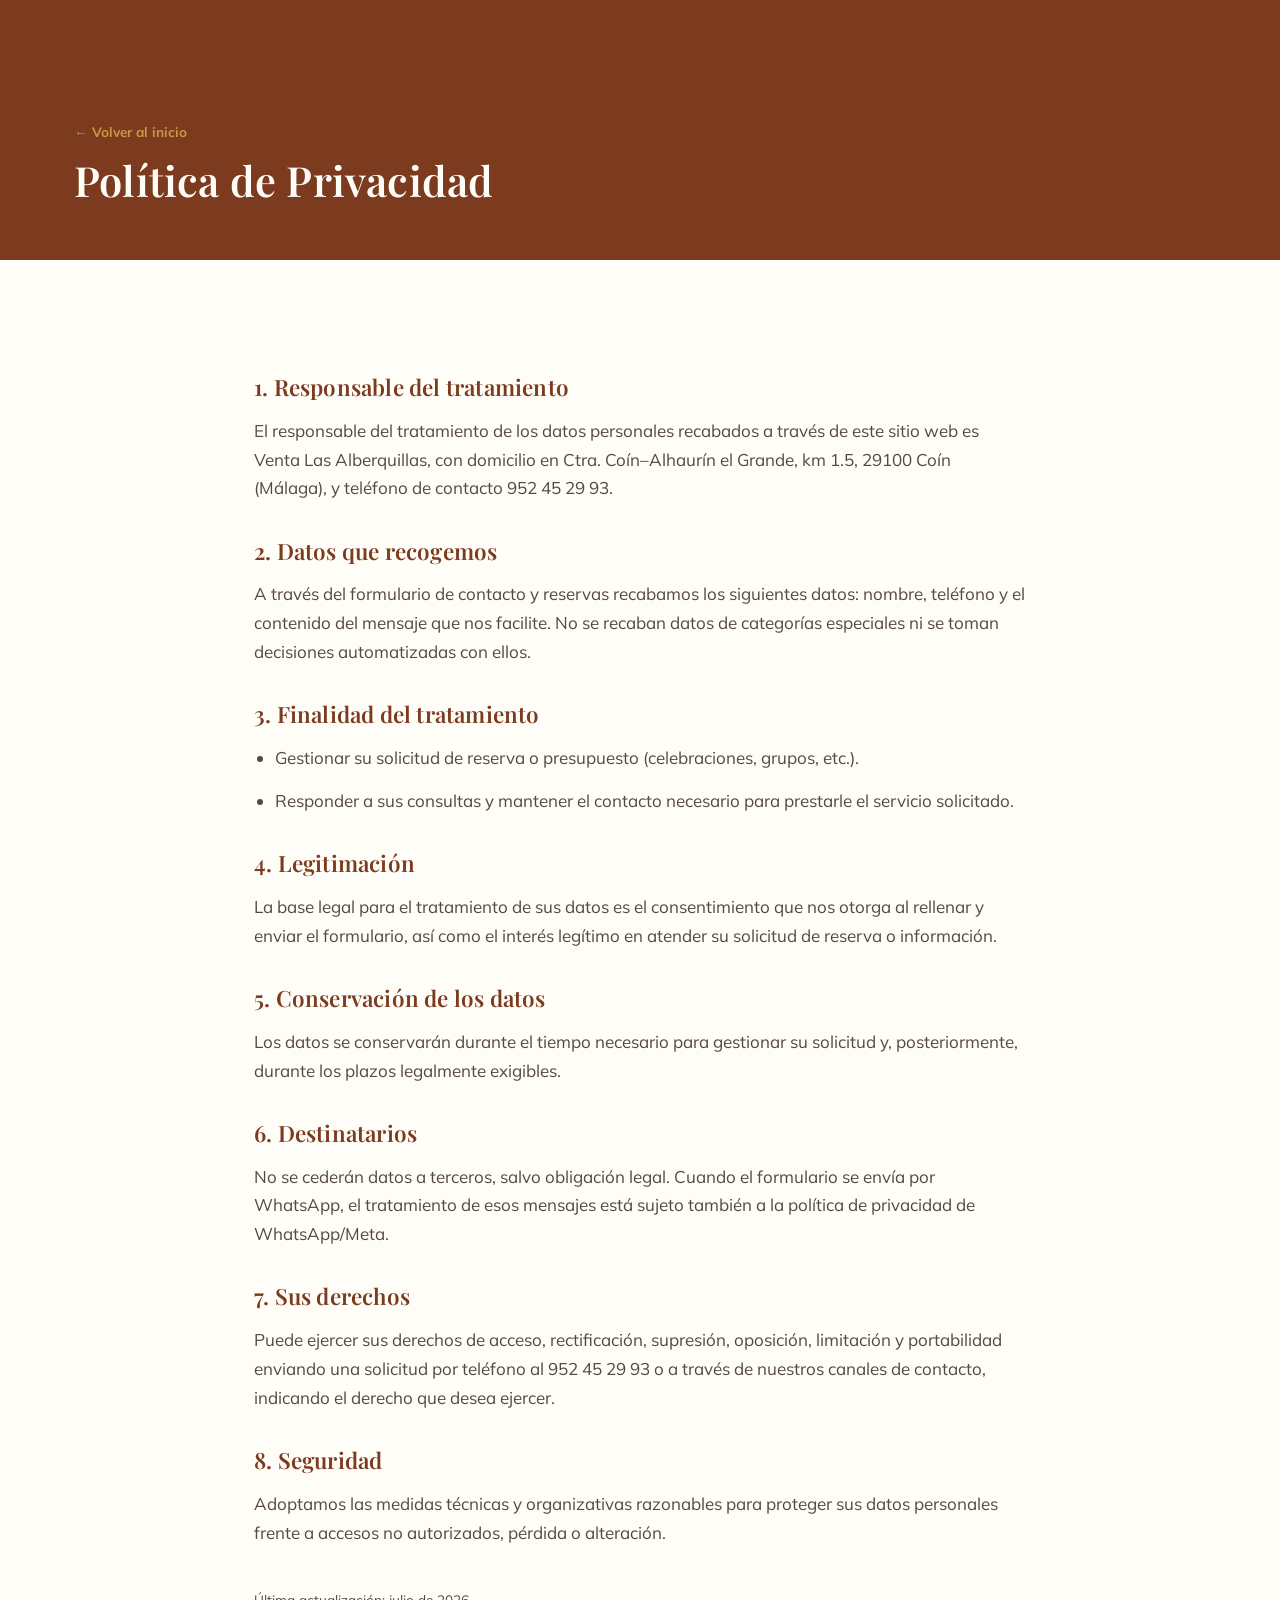
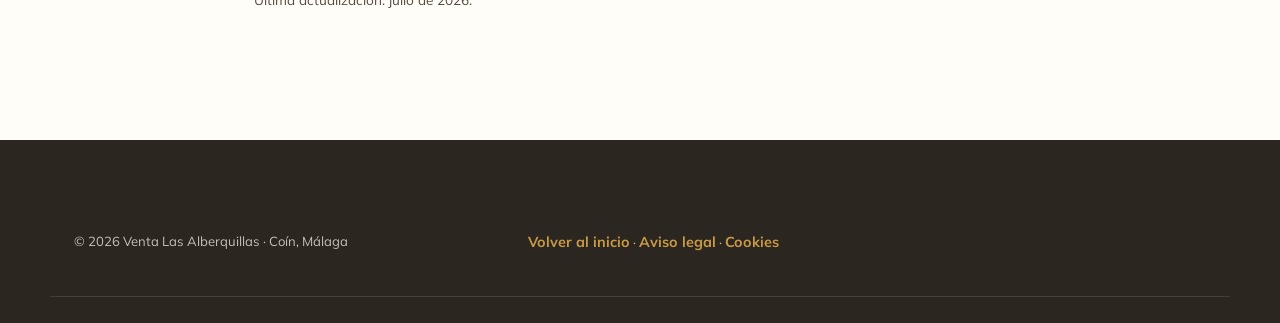
==== legal/privacidad.html @ 2703fd82 "Primera versión: web one-page de Venta Las Alberquillas Restaurante y celebraciones en Coín (Málaga)" ====
<!DOCTYPE html>
<html lang="es">
<head>
<meta charset="UTF-8">
<meta name="viewport" content="width=device-width, initial-scale=1.0">
<title>Política de Privacidad — Venta Las Alberquillas</title>
<meta name="robots" content="noindex, follow">
<link rel="icon" type="image/x-icon" href="../img/favicon.ico">
<link rel="preconnect" href="https://fonts.googleapis.com">
<link href="https://fonts.googleapis.com/css2?family=Playfair+Display:wght@600;700;800&family=Mulish:ital,wght@0,400;0,600;0,700;0,800;1,500&display=swap" rel="stylesheet">
<link rel="stylesheet" href="../css/style.css">
</head>
<body>
<header class="legal-cabecera">
  <div class="contenedor">
    <a href="../index.html" class="volver">&larr; Volver al inicio</a>
    <h1>Política de Privacidad</h1>
  </div>
</header>

<main class="legal-cuerpo">
  <div class="contenedor">
    <h2>1. Responsable del tratamiento</h2>
    <p>El responsable del tratamiento de los datos personales recabados a través de este sitio web es Venta Las Alberquillas, con domicilio en Ctra. Coín–Alhaurín el Grande, km 1.5, 29100 Coín (Málaga), y teléfono de contacto 952 45 29 93.</p>

    <h2>2. Datos que recogemos</h2>
    <p>A través del formulario de contacto y reservas recabamos los siguientes datos: nombre, teléfono y el contenido del mensaje que nos facilite. No se recaban datos de categorías especiales ni se toman decisiones automatizadas con ellos.</p>

    <h2>3. Finalidad del tratamiento</h2>
    <ul>
      <li>Gestionar su solicitud de reserva o presupuesto (celebraciones, grupos, etc.).</li>
      <li>Responder a sus consultas y mantener el contacto necesario para prestarle el servicio solicitado.</li>
    </ul>

    <h2>4. Legitimación</h2>
    <p>La base legal para el tratamiento de sus datos es el consentimiento que nos otorga al rellenar y enviar el formulario, así como el interés legítimo en atender su solicitud de reserva o información.</p>

    <h2>5. Conservación de los datos</h2>
    <p>Los datos se conservarán durante el tiempo necesario para gestionar su solicitud y, posteriormente, durante los plazos legalmente exigibles.</p>

    <h2>6. Destinatarios</h2>
    <p>No se cederán datos a terceros, salvo obligación legal. Cuando el formulario se envía por WhatsApp, el tratamiento de esos mensajes está sujeto también a la política de privacidad de WhatsApp/Meta.</p>

    <h2>7. Sus derechos</h2>
    <p>Puede ejercer sus derechos de acceso, rectificación, supresión, oposición, limitación y portabilidad enviando una solicitud por teléfono al 952 45 29 93 o a través de nuestros canales de contacto, indicando el derecho que desea ejercer.</p>

    <h2>8. Seguridad</h2>
    <p>Adoptamos las medidas técnicas y organizativas razonables para proteger sus datos personales frente a accesos no autorizados, pérdida o alteración.</p>

    <p style="margin-top:2.5rem; font-size:0.85rem;">Última actualización: julio de 2026.</p>
  </div>
</main>

<footer class="pie">
  <div class="contenedor pie__inferior">
    <span>&copy; <span id="anio"></span> Venta Las Alberquillas · Coín, Málaga</span>
    <span><a href="../index.html">Volver al inicio</a> · <a href="aviso-legal.html">Aviso legal</a> · <a href="cookies.html">Cookies</a></span>
  </div>
</footer>
<script>document.getElementById("anio").textContent = new Date().getFullYear();</script>
</body>
</html>
---- css/style.css ----
/* =========================================================
   VENTA LAS ALBERQUILLAS — Restaurante y Celebraciones en Coín
   Hoja de estilos principal
   ========================================================= */

/* ---------- Variables ---------- */
:root {
  --terracota: #a3502d;
  --terracota-oscuro: #7c3a1e;
  --terracota-suave: #c97b52;
  --ocre: #c99a45;
  --oliva: #656f3e;
  --oliva-oscuro: #4d552e;
  --burdeos: #6b2635;
  --crema: #faf3e6;
  --crema-oscuro: #f1e5cd;
  --hueso: #fffdf8;
  --tinta: #2c2620;
  --tinta-suave: #55493d;
  --linea: rgba(44, 38, 32, 0.12);

  --serif: "Playfair Display", "Georgia", serif;
  --sans: "Mulish", "Segoe UI", sans-serif;

  --radio: 6px;
  --radio-grande: 18px;
  --sombra: 0 20px 45px -20px rgba(44, 26, 15, 0.35);
  --sombra-suave: 0 10px 30px -18px rgba(44, 26, 15, 0.25);

  --contenedor: 1180px;
  --espacio-seccion: clamp(4.5rem, 9vw, 8rem);
}

/* ---------- Reset ---------- */
*, *::before, *::after { box-sizing: border-box; }
html { scroll-behavior: smooth; overflow-x: hidden; width: 100%; }
body, h1, h2, h3, h4, p, figure, blockquote { margin: 0; }
img { max-width: 100%; display: block; }
button, input, textarea, select { font: inherit; color: inherit; }
a { color: inherit; text-decoration: none; }
ul { list-style: none; margin: 0; padding: 0; }

@media (prefers-reduced-motion: reduce) {
  html { scroll-behavior: auto; }
  *, *::before, *::after {
    animation-duration: 0.001ms !important;
    animation-iteration-count: 1 !important;
    transition-duration: 0.001ms !important;
    scroll-behavior: auto !important;
  }
}

body {
  font-family: var(--sans);
  font-size: 17px;
  line-height: 1.7;
  color: var(--tinta);
  background: var(--crema);
  overflow-x: hidden;
}

h1, h2, h3, h4 {
  font-family: var(--serif);
  font-weight: 600;
  color: var(--terracota-oscuro);
  line-height: 1.15;
  letter-spacing: 0.2px;
}

.contenedor {
  width: 100%;
  max-width: var(--contenedor);
  margin: 0 auto;
  padding: 0 1.5rem;
}

section { position: relative; }

.etiqueta {
  display: inline-flex;
  align-items: center;
  gap: 0.5rem;
  font-family: var(--sans);
  font-size: 0.78rem;
  font-weight: 800;
  letter-spacing: 0.18em;
  text-transform: uppercase;
  color: var(--oliva);
  margin-bottom: 1rem;
}
.etiqueta::before {
  content: "";
  width: 28px;
  height: 1.5px;
  background: var(--ocre);
}

.titulo-seccion {
  font-size: clamp(2rem, 4vw, 3rem);
  margin-bottom: 1.1rem;
}

.intro-seccion {
  max-width: 640px;
  color: var(--tinta-suave);
  font-size: 1.08rem;
}

.encabezado-seccion {
  margin-bottom: 3rem;
}
.encabezado-seccion.centrado {
  text-align: center;
  margin-left: auto;
  margin-right: auto;
}
.encabezado-seccion.centrado .intro-seccion { margin-left: auto; margin-right: auto; }
.encabezado-seccion.centrado .etiqueta::before { display: none; }

/* ---------- Cenefa decorativa (separador andaluz, SVG inline via CSS) ---------- */
.cenefa {
  height: 26px;
  width: 100%;
  background-repeat: repeat-x;
  background-position: center;
  background-size: 52px 26px;
  opacity: 0.55;
}
.cenefa--terracota {
  background-image: url("data:image/svg+xml,%3Csvg xmlns='http://www.w3.org/2000/svg' width='52' height='26' viewBox='0 0 52 26'%3E%3Cg fill='none' stroke='%23a3502d' stroke-width='1.4'%3E%3Cpath d='M0 13 Q13 0 26 13 T52 13'/%3E%3Ccircle cx='26' cy='13' r='2.6' fill='%23c99a45' stroke='none'/%3E%3C/g%3E%3C/svg%3E");
}
.cenefa--crema {
  background-image: url("data:image/svg+xml,%3Csvg xmlns='http://www.w3.org/2000/svg' width='52' height='26' viewBox='0 0 52 26'%3E%3Cg fill='none' stroke='%23faf3e6' stroke-width='1.4'%3E%3Cpath d='M0 13 Q13 0 26 13 T52 13'/%3E%3Ccircle cx='26' cy='13' r='2.6' fill='%23faf3e6' stroke='none'/%3E%3C/g%3E%3C/svg%3E");
  opacity: 0.35;
}

/* Textura sutil de cal en fondos claros */
.textura-cal {
  background-image:
    radial-gradient(circle at 20% 20%, rgba(163,80,45,0.05), transparent 40%),
    radial-gradient(circle at 80% 60%, rgba(101,111,62,0.06), transparent 45%);
}

/* ---------- Botones ---------- */
.boton {
  position: relative;
  display: inline-flex;
  align-items: center;
  justify-content: center;
  gap: 0.55rem;
  padding: 0.95rem 1.9rem;
  border-radius: 999px;
  font-family: var(--sans);
  font-weight: 700;
  font-size: 0.95rem;
  letter-spacing: 0.02em;
  border: 1.5px solid transparent;
  cursor: pointer;
  transition: transform 0.35s cubic-bezier(.2,.8,.2,1), box-shadow 0.35s ease, background 0.35s ease, color 0.35s ease, border-color 0.35s ease;
  white-space: nowrap;
}
.boton svg { width: 18px; height: 18px; flex-shrink: 0; }

.boton--primario {
  background: var(--terracota);
  color: var(--hueso);
  box-shadow: var(--sombra-suave);
}
.boton--primario:hover {
  background: var(--terracota-oscuro);
  transform: translateY(-3px);
  box-shadow: 0 18px 30px -12px rgba(124,58,30,0.45);
}

.boton--fantasma {
  background: transparent;
  color: var(--hueso);
  border-color: rgba(255,255,255,0.55);
  backdrop-filter: blur(2px);
}
.boton--fantasma:hover {
  background: rgba(255,255,255,0.14);
  border-color: var(--hueso);
  transform: translateY(-3px);
}

.boton--oliva {
  background: var(--oliva);
  color: var(--hueso);
  box-shadow: var(--sombra-suave);
}
.boton--oliva:hover {
  background: var(--oliva-oscuro);
  transform: translateY(-3px);
}

.boton--contorno {
  background: transparent;
  color: var(--terracota-oscuro);
  border-color: var(--terracota);
}
.boton--contorno:hover {
  background: var(--terracota);
  color: var(--hueso);
  transform: translateY(-3px);
}

.boton--pequeno { padding: 0.7rem 1.4rem; font-size: 0.85rem; }

/* ---------- Header / Navegación ---------- */
.cabecera {
  position: fixed;
  top: 0; left: 0; right: 0;
  z-index: 500;
  padding: 1.15rem 0;
  transition: padding 0.4s ease, background 0.4s ease, box-shadow 0.4s ease;
}
.cabecera .contenedor {
  display: flex;
  align-items: center;
  justify-content: space-between;
  gap: 1rem;
}
.cabecera.en-scroll {
  padding: 0.65rem 0;
  background: rgba(250, 243, 230, 0.92);
  backdrop-filter: saturate(160%) blur(10px);
  box-shadow: 0 8px 30px -20px rgba(44,26,15,0.35);
  border-bottom: 1px solid var(--linea);
}

.marca {
  display: flex;
  align-items: center;
  gap: 0.7rem;
  font-family: var(--serif);
  font-weight: 700;
  font-size: 1.28rem;
  color: var(--hueso);
  transition: color 0.4s ease;
}
.cabecera.en-scroll .marca { color: var(--terracota-oscuro); }
.marca__insignia {
  width: 40px; height: 40px;
  border-radius: 50%;
  background: var(--terracota);
  color: var(--crema);
  display: flex; align-items: center; justify-content: center;
  font-size: 0.95rem;
  font-weight: 800;
  border: 1.5px solid rgba(250,243,230,0.65);
  flex-shrink: 0;
}
.marca__texto small {
  display: block;
  font-family: var(--sans);
  font-weight: 700;
  font-size: 0.62rem;
  letter-spacing: 0.16em;
  text-transform: uppercase;
  color: var(--ocre);
}

.nav-principal {
  display: flex;
  align-items: center;
  gap: 2.1rem;
}
.nav-principal a {
  font-size: 0.86rem;
  font-weight: 700;
  letter-spacing: 0.03em;
  color: var(--hueso);
  position: relative;
  padding: 0.3rem 0;
  transition: color 0.35s ease;
}
.cabecera.en-scroll .nav-principal a { color: var(--tinta); }
.nav-principal a::after {
  content: "";
  position: absolute;
  left: 0; bottom: -2px;
  width: 0; height: 2px;
  background: var(--ocre);
  transition: width 0.35s ease;
}
.nav-principal a:hover::after,
.nav-principal a.activo::after { width: 100%; }
.nav-principal a:hover { color: var(--ocre); }

.cabecera__acciones { display: flex; align-items: center; gap: 0.8rem; }

.boton-menu {
  display: none;
  width: 46px; height: 46px;
  border-radius: 50%;
  border: 1.5px solid rgba(250,243,230,0.5);
  background: transparent;
  align-items: center; justify-content: center;
  cursor: pointer;
  flex-direction: column;
  gap: 5px;
  z-index: 600;
}
.boton-menu span {
  display: block; width: 20px; height: 2px;
  background: var(--hueso);
  transition: transform 0.35s ease, opacity 0.35s ease, background 0.35s ease;
}
.cabecera.en-scroll .boton-menu span { background: var(--tinta); }
.cabecera.en-scroll .boton-menu { border-color: var(--linea); }

.menu-abierto .boton-menu span:nth-child(1) { transform: translateY(7px) rotate(45deg); }
.menu-abierto .boton-menu span:nth-child(2) { opacity: 0; }
.menu-abierto .boton-menu span:nth-child(3) { transform: translateY(-7px) rotate(-45deg); }

/* ---------- Hero ---------- */
.hero {
  position: relative;
  min-height: 100svh;
  display: flex;
  align-items: flex-end;
  color: var(--hueso);
  overflow: hidden;
  isolation: isolate;
}
.hero__fondo {
  position: absolute;
  inset: -6% ;
  z-index: -2;
  background-size: cover;
  background-position: center 42%;
  will-change: transform;
}
.hero__velo {
  position: absolute;
  inset: 0;
  z-index: -1;
  background:
    linear-gradient(180deg, rgba(30,20,12,0.35) 0%, rgba(24,16,10,0.35) 35%, rgba(20,14,9,0.82) 100%),
    linear-gradient(90deg, rgba(20,14,9,0.55) 0%, rgba(20,14,9,0.05) 45%);
}
.hero__contenido {
  position: relative;
  padding-bottom: clamp(3.5rem, 8vw, 6rem);
  padding-top: 8rem;
  width: 100%;
}
.hero__insignia {
  display: inline-flex;
  align-items: center;
  gap: 0.5rem;
  background: rgba(250,243,230,0.14);
  border: 1px solid rgba(250,243,230,0.4);
  backdrop-filter: blur(6px);
  padding: 0.5rem 1rem;
  border-radius: 999px;
  font-size: 0.8rem;
  font-weight: 700;
  letter-spacing: 0.03em;
  margin-bottom: 1.6rem;
}
.hero__insignia .estrellas { color: var(--ocre); }

.hero h1 {
  color: var(--hueso);
  font-size: clamp(2.6rem, 6vw, 4.6rem);
  max-width: 16ch;
  margin-bottom: 1.1rem;
  text-wrap: balance;
}
.hero__subtitulo {
  font-size: clamp(1.05rem, 1.6vw, 1.3rem);
  max-width: 46ch;
  color: rgba(250,243,230,0.92);
  margin-bottom: 2.3rem;
}
.hero__subtitulo strong { color: var(--ocre); font-weight: 800; }

.hero__acciones { display: flex; flex-wrap: wrap; gap: 1rem; margin-bottom: 3rem; }

.hero__scroll {
  position: absolute;
  right: clamp(1.5rem, 4vw, 3.5rem);
  bottom: 2.4rem;
  display: flex;
  flex-direction: column;
  align-items: center;
  gap: 0.6rem;
  font-size: 0.7rem;
  letter-spacing: 0.2em;
  text-transform: uppercase;
  color: rgba(250,243,230,0.75);
}
.hero__scroll-linea {
  width: 1.5px; height: 46px;
  background: linear-gradient(180deg, rgba(250,243,230,0.9), transparent);
  animation: bajar 2.2s ease-in-out infinite;
}
@keyframes bajar {
  0% { transform: scaleY(0.4); transform-origin: top; opacity: 0.4; }
  50% { transform: scaleY(1); transform-origin: top; opacity: 1; }
  100% { transform: scaleY(0.4); transform-origin: bottom; opacity: 0.4; }
}

/* ---------- Reveal on scroll ---------- */
.reveal {
  opacity: 0;
  transform: translateY(28px);
  transition: opacity 0.9s cubic-bezier(.2,.7,.2,1), transform 0.9s cubic-bezier(.2,.7,.2,1);
}
.reveal.visible { opacity: 1; transform: none; }
.reveal--izq { transform: translateX(-32px); }
.reveal--izq.visible { transform: none; }
.reveal--der { transform: translateX(32px); }
.reveal--der.visible { transform: none; }
.reveal--zoom { transform: scale(0.94); }
.reveal--zoom.visible { transform: none; }

.retraso-1 { transition-delay: 0.12s; }
.retraso-2 { transition-delay: 0.24s; }
.retraso-3 { transition-delay: 0.36s; }
.retraso-4 { transition-delay: 0.48s; }

/* ---------- Historia ---------- */
.historia { padding: var(--espacio-seccion) 0; background: var(--crema); }
.historia .contenedor {
  display: grid;
  grid-template-columns: 1.05fr 0.95fr;
  gap: clamp(2.5rem, 6vw, 5rem);
  align-items: center;
}
.historia__texto p { margin-bottom: 1.15rem; color: var(--tinta-suave); }
.historia__texto p:first-of-type::first-letter {
  font-family: var(--serif);
  font-size: 3.4rem;
  color: var(--terracota);
  float: left;
  line-height: 0.8;
  padding: 0.1rem 0.4rem 0 0;
  font-weight: 700;
}
.historia__firma {
  margin-top: 1.8rem;
  font-family: var(--serif);
  font-style: italic;
  color: var(--terracota-oscuro);
  font-size: 1.15rem;
}

.marco-foto {
  position: relative;
  border-radius: var(--radio-grande);
  overflow: hidden;
  box-shadow: var(--sombra);
}
.marco-foto img {
  width: 100%; height: 100%;
  object-fit: cover;
  transition: transform 1.1s cubic-bezier(.2,.7,.2,1);
}
.marco-foto:hover img { transform: scale(1.06); }
.marco-foto::after {
  content: "";
  position: absolute; inset: 0;
  border: 1px solid rgba(250,243,230,0.5);
  border-radius: var(--radio-grande);
  pointer-events: none;
}
.marco-foto--historia { aspect-ratio: 4/5; }
.marco-foto--adorno {
  position: absolute;
  bottom: -1.6rem; left: -1.6rem;
  width: 46%;
  aspect-ratio: 1/1;
  z-index: 2;
  border: 5px solid var(--crema);
}
.historia__marco-envoltura { position: relative; }

/* Placeholder de foto pendiente */
.foto-pendiente {
  position: relative;
  display: flex;
  flex-direction: column;
  align-items: center;
  justify-content: center;
  gap: 0.7rem;
  text-align: center;
  padding: 2rem;
  background:
    repeating-linear-gradient(135deg, rgba(163,80,45,0.08) 0 14px, rgba(163,80,45,0.03) 14px 28px),
    var(--crema-oscuro);
  border: 2px dashed var(--terracota-suave);
  color: var(--terracota-oscuro);
  min-height: 260px;
}
.foto-pendiente svg { width: 38px; height: 38px; opacity: 0.75; }
.foto-pendiente strong { font-family: var(--sans); font-size: 0.78rem; letter-spacing: 0.06em; text-transform: uppercase; }
.foto-pendiente span { font-size: 0.85rem; color: var(--tinta-suave); max-width: 26ch; }

/* ---------- Huerta ---------- */
.huerta {
  padding: var(--espacio-seccion) 0;
  background: var(--oliva);
  color: var(--hueso);
  position: relative;
  overflow: hidden;
}
.huerta::before {
  content: "";
  position: absolute; inset: 0;
  background-image: radial-gradient(circle at 15% 20%, rgba(250,243,230,0.08), transparent 40%), radial-gradient(circle at 85% 80%, rgba(250,243,230,0.06), transparent 45%);
}
.huerta .contenedor {
  position: relative;
  display: grid;
  grid-template-columns: 0.9fr 1.1fr;
  gap: clamp(2.5rem, 6vw, 5rem);
  align-items: center;
}
.huerta .etiqueta { color: var(--ocre); }
.huerta .etiqueta::before { background: var(--ocre); }
.huerta h2 { color: var(--hueso); }
.huerta p { color: rgba(250,243,230,0.9); }

.huerta__lista {
  margin-top: 2rem;
  display: grid;
  gap: 1.1rem;
}
.huerta__item {
  display: flex;
  gap: 1rem;
  align-items: flex-start;
  padding: 1.1rem 1.3rem;
  background: rgba(250,243,230,0.08);
  border: 1px solid rgba(250,243,230,0.18);
  border-radius: var(--radio-grande);
  transition: background 0.35s ease, transform 0.35s ease;
}
.huerta__item:hover { background: rgba(250,243,230,0.14); transform: translateX(4px); }
.huerta__item svg { width: 26px; height: 26px; flex-shrink: 0; color: var(--ocre); margin-top: 2px; }
.huerta__item h3 { color: var(--hueso); font-size: 1.05rem; margin-bottom: 0.25rem; }
.huerta__item p { font-size: 0.94rem; color: rgba(250,243,230,0.8); margin: 0; }

.marco-foto--huerta { aspect-ratio: 5/6; }

/* ---------- Carta ---------- */
.carta { padding: var(--espacio-seccion) 0; background: var(--hueso); }
.carta__tabs {
  display: flex;
  flex-wrap: wrap;
  gap: 0.7rem;
  margin-bottom: 2.6rem;
}
.carta__tab {
  padding: 0.65rem 1.3rem;
  border-radius: 999px;
  border: 1.5px solid var(--linea);
  background: transparent;
  font-weight: 700;
  font-size: 0.86rem;
  color: var(--tinta-suave);
  cursor: pointer;
  transition: all 0.3s ease;
}
.carta__tab:hover { border-color: var(--terracota); color: var(--terracota-oscuro); }
.carta__tab.activo {
  background: var(--terracota);
  border-color: var(--terracota);
  color: var(--hueso);
}

.carta__paneles { position: relative; }
.carta__panel {
  display: none;
  animation: aparecer 0.5s ease;
}
.carta__panel.activo { display: block; }
@keyframes aparecer { from { opacity: 0; transform: translateY(10px);} to { opacity: 1; transform: none; } }

.carta__cabecera-categoria {
  display: flex;
  align-items: center;
  gap: 1.5rem;
  margin-bottom: 1.8rem;
}
.carta__foto-categoria {
  width: 92px; height: 92px;
  border-radius: 50%;
  object-fit: cover;
  box-shadow: var(--sombra-suave);
  border: 3px solid var(--crema-oscuro);
  flex-shrink: 0;
}
.carta__foto-categoria--pendiente {
  display: flex; align-items: center; justify-content: center;
  background: var(--crema-oscuro);
  border: 2px dashed var(--terracota-suave);
  color: var(--terracota);
}
.carta__foto-categoria--pendiente svg { width: 30px; height: 30px; }

.carta__lista { display: grid; gap: 0; }
.plato {
  display: flex;
  justify-content: space-between;
  align-items: baseline;
  gap: 1.5rem;
  padding: 1.25rem 0;
  border-bottom: 1px dashed var(--linea);
}
.plato:last-child { border-bottom: none; }
.plato__info h4 { font-family: var(--serif); font-size: 1.15rem; color: var(--tinta); font-weight: 700; margin-bottom: 0.3rem; }
.plato__info p { font-size: 0.9rem; color: var(--tinta-suave); max-width: 52ch; }
.plato__precio {
  font-family: var(--serif);
  font-weight: 700;
  color: var(--terracota);
  font-size: 1.15rem;
  white-space: nowrap;
}

.carta__pie {
  margin-top: 2.8rem;
  display: flex;
  flex-wrap: wrap;
  align-items: center;
  justify-content: space-between;
  gap: 1.3rem;
  padding-top: 2rem;
  border-top: 1px solid var(--linea);
}
.carta__pie p { color: var(--tinta-suave); font-size: 0.92rem; max-width: 42ch; }

/* ---------- Celebraciones ---------- */
.celebraciones {
  padding: var(--espacio-seccion) 0;
  background: var(--terracota-oscuro);
  color: var(--hueso);
  position: relative;
  overflow: hidden;
}
.celebraciones__fondo-texto {
  position: absolute;
  top: -4%;
  left: 50%;
  transform: translateX(-50%);
  font-family: var(--serif);
  font-size: min(22vw, 260px);
  font-weight: 700;
  color: rgba(250,243,230,0.045);
  white-space: nowrap;
  pointer-events: none;
  z-index: 0;
  user-select: none;
}
.celebraciones .contenedor { position: relative; z-index: 1; }
.celebraciones .etiqueta { color: var(--ocre); }
.celebraciones .etiqueta::before { background: var(--ocre); }
.celebraciones h2, .celebraciones p { color: var(--hueso); }
.celebraciones .intro-seccion { color: rgba(250,243,230,0.85); }

.celebraciones__grid {
  display: grid;
  grid-template-columns: repeat(3, 1fr);
  gap: 1.3rem;
  margin: 2.6rem 0 2.8rem;
}
.celebraciones__grid .marco-foto:first-child {
  grid-column: span 2;
  grid-row: span 2;
}
.marco-foto--celebracion { aspect-ratio: 1/1; }
.celebraciones__grid .marco-foto:first-child.marco-foto--celebracion { aspect-ratio: auto; height: 100%; }

.celebraciones__ocasiones {
  display: flex;
  flex-wrap: wrap;
  gap: 0.8rem;
  margin-bottom: 2.2rem;
}
.celebraciones__ocasiones span {
  padding: 0.5rem 1.1rem;
  border: 1px solid rgba(250,243,230,0.35);
  border-radius: 999px;
  font-size: 0.85rem;
  font-weight: 700;
}
.celebraciones__cta { display: flex; flex-wrap: wrap; gap: 1rem; align-items: center; }
.celebraciones__cta p { font-size: 0.9rem; color: rgba(250,243,230,0.75); margin: 0; }

/* ---------- Galería ---------- */
.galeria { padding: var(--espacio-seccion) 0; background: var(--crema); }
.galeria__grid {
  display: grid;
  grid-template-columns: repeat(4, 1fr);
  grid-auto-rows: 190px;
  gap: 1rem;
}
.galeria__item {
  position: relative;
  overflow: hidden;
  border-radius: var(--radio);
  cursor: pointer;
  box-shadow: var(--sombra-suave);
}
.galeria__item img {
  width: 100%; height: 100%;
  object-fit: cover;
  transition: transform 0.8s cubic-bezier(.2,.7,.2,1), filter 0.6s ease;
}
.galeria__item:hover img { transform: scale(1.08); filter: saturate(1.15); }
.galeria__velo {
  position: absolute; inset: 0;
  background: linear-gradient(0deg, rgba(20,14,9,0.72) 0%, rgba(20,14,9,0) 55%);
  display: flex;
  align-items: flex-end;
  padding: 1rem;
  opacity: 0;
  transition: opacity 0.4s ease;
}
.galeria__item:hover .galeria__velo { opacity: 1; }
.galeria__velo span { color: var(--hueso); font-size: 0.85rem; font-weight: 700; }

.galeria__item--grande { grid-column: span 2; grid-row: span 2; }
.galeria__item--ancho { grid-column: span 2; }
.galeria__item--alto { grid-row: span 2; }

.galeria__item.foto-pendiente { box-shadow: none; }

/* ---------- Opiniones ---------- */
.opiniones {
  padding: var(--espacio-seccion) 0;
  background: var(--hueso);
  text-align: center;
}
.opiniones__resumen {
  display: flex;
  justify-content: center;
  gap: 2.6rem;
  flex-wrap: wrap;
  margin-bottom: 3rem;
}
.opiniones__stat { text-align: center; }
.opiniones__stat strong {
  display: block;
  font-family: var(--serif);
  font-size: 2.3rem;
  color: var(--terracota);
}
.opiniones__stat span { font-size: 0.85rem; color: var(--tinta-suave); font-weight: 700; }
.opiniones__estrellas { color: var(--ocre); font-size: 1.1rem; letter-spacing: 2px; }

.carrusel { max-width: 780px; margin: 0 auto; position: relative; min-height: 240px; }
.carrusel__pista { position: relative; }
.testimonio {
  position: absolute;
  inset: 0;
  opacity: 0;
  transform: translateY(14px);
  transition: opacity 0.6s ease, transform 0.6s ease;
  pointer-events: none;
}
.testimonio.activo {
  position: relative;
  opacity: 1;
  transform: none;
  pointer-events: auto;
}
.testimonio__estrellas { color: var(--ocre); margin-bottom: 1.1rem; letter-spacing: 3px; }
.testimonio blockquote {
  font-family: var(--serif);
  font-size: clamp(1.25rem, 2.2vw, 1.65rem);
  font-style: italic;
  color: var(--tinta);
  margin-bottom: 1.3rem;
}
.testimonio cite { font-style: normal; font-weight: 800; font-size: 0.9rem; color: var(--terracota); }
.testimonio cite span { display: block; font-weight: 500; color: var(--tinta-suave); font-size: 0.82rem; margin-top: 0.15rem; }

.carrusel__controles {
  display: flex;
  align-items: center;
  justify-content: center;
  gap: 1.4rem;
  margin-top: 2rem;
}
.carrusel__flecha {
  width: 42px; height: 42px;
  border-radius: 50%;
  border: 1.5px solid var(--linea);
  background: transparent;
  display: flex; align-items: center; justify-content: center;
  cursor: pointer;
  transition: all 0.3s ease;
}
.carrusel__flecha:hover { background: var(--terracota); border-color: var(--terracota); color: var(--hueso); }
.carrusel__flecha svg { width: 18px; height: 18px; }
.carrusel__puntos { display: flex; gap: 0.5rem; }
.carrusel__puntos button {
  width: 8px; height: 8px; border-radius: 50%;
  background: var(--linea); border: none; cursor: pointer;
  transition: all 0.3s ease;
}
.carrusel__puntos button.activo { background: var(--terracota); width: 24px; border-radius: 4px; }

.opiniones__enlace { margin-top: 2.6rem; display: inline-flex; }

/* ---------- Reservas y contacto ---------- */
.contacto {
  padding: var(--espacio-seccion) 0;
  background: var(--crema-oscuro);
  position: relative;
}
.contacto .contenedor {
  display: grid;
  grid-template-columns: 1fr 1fr;
  gap: clamp(2.5rem, 6vw, 5rem);
}
.contacto__telefono {
  display: flex;
  align-items: center;
  gap: 1rem;
  font-family: var(--serif);
  font-size: clamp(1.6rem, 3vw, 2.1rem);
  font-weight: 700;
  color: var(--terracota);
  margin: 1.6rem 0 1.8rem;
  transition: color 0.3s ease;
}
.contacto__telefono:hover { color: var(--terracota-oscuro); }
.contacto__telefono svg { width: 30px; height: 30px; flex-shrink: 0; }
.contacto__acciones { display: flex; flex-wrap: wrap; gap: 1rem; margin-bottom: 2.2rem; }
.contacto__redes { display: flex; gap: 0.8rem; }
.contacto__redes a {
  width: 46px; height: 46px;
  border-radius: 50%;
  border: 1.5px solid var(--linea);
  display: flex; align-items: center; justify-content: center;
  transition: all 0.3s ease;
}
.contacto__redes a:hover { background: var(--terracota); border-color: var(--terracota); color: var(--hueso); transform: translateY(-3px); }
.contacto__redes svg { width: 20px; height: 20px; }

.formulario {
  background: var(--hueso);
  border-radius: var(--radio-grande);
  padding: clamp(1.8rem, 3vw, 2.6rem);
  box-shadow: var(--sombra);
}
.campo { margin-bottom: 1.3rem; }
.campo label {
  display: block;
  font-size: 0.8rem;
  font-weight: 800;
  letter-spacing: 0.04em;
  text-transform: uppercase;
  color: var(--tinta-suave);
  margin-bottom: 0.5rem;
}
.campo input, .campo textarea {
  width: 100%;
  padding: 0.85rem 1rem;
  border-radius: var(--radio);
  border: 1.5px solid var(--linea);
  background: var(--crema);
  transition: border-color 0.3s ease, background 0.3s ease;
}
.campo input:focus, .campo textarea:focus {
  outline: none;
  border-color: var(--terracota);
  background: var(--hueso);
}
.campo textarea { resize: vertical; min-height: 110px; }
.formulario .boton { width: 100%; }
.formulario__nota { font-size: 0.78rem; color: var(--tinta-suave); margin-top: 0.9rem; text-align: center; }

/* ---------- Ubicación ---------- */
.ubicacion { padding: var(--espacio-seccion) 0; background: var(--hueso); }
.ubicacion .contenedor {
  display: grid;
  grid-template-columns: 0.85fr 1.15fr;
  gap: clamp(2.5rem, 6vw, 4rem);
  align-items: stretch;
}
.ubicacion__info { display: flex; flex-direction: column; justify-content: center; }
.ubicacion__dato {
  display: flex;
  gap: 1rem;
  padding: 1rem 0;
  border-bottom: 1px solid var(--linea);
}
.ubicacion__dato:last-of-type { border-bottom: none; }
.ubicacion__dato svg { width: 24px; height: 24px; color: var(--terracota); flex-shrink: 0; margin-top: 3px; }
.ubicacion__dato h4 { font-size: 0.78rem; text-transform: uppercase; letter-spacing: 0.06em; color: var(--oliva); margin-bottom: 0.25rem; font-family: var(--sans); font-weight: 800; }
.ubicacion__dato p { color: var(--tinta-suave); font-size: 0.95rem; margin: 0; }
.ubicacion__horario-tabla { width: 100%; border-collapse: collapse; font-size: 0.92rem; }
.ubicacion__horario-tabla td { padding: 0.3rem 0; color: var(--tinta-suave); }
.ubicacion__horario-tabla td:first-child { font-weight: 700; color: var(--tinta); width: 40%; }
.ubicacion__horario-tabla tr.cerrado td:last-child { color: var(--terracota); font-style: italic; }

.mapa-envoltura {
  border-radius: var(--radio-grande);
  overflow: hidden;
  box-shadow: var(--sombra);
  min-height: 380px;
  position: relative;
  filter: sepia(8%) saturate(1.05);
}
.mapa-envoltura iframe { width: 100%; height: 100%; min-height: 380px; border: 0; display: block; }

/* ---------- Cookies banner ---------- */
.cookies {
  position: fixed;
  left: 1.2rem; right: 1.2rem; bottom: 1.2rem;
  max-width: 620px;
  margin: 0 auto;
  background: var(--tinta);
  color: var(--crema);
  border-radius: var(--radio-grande);
  padding: 1.3rem 1.5rem;
  display: flex;
  flex-wrap: wrap;
  align-items: center;
  gap: 1rem;
  justify-content: space-between;
  box-shadow: 0 25px 50px -20px rgba(0,0,0,0.5);
  z-index: 900;
  transform: translateY(140%);
  opacity: 0;
  transition: transform 0.6s cubic-bezier(.2,.8,.2,1), opacity 0.6s ease;
}
.cookies.visible { transform: none; opacity: 1; }
.cookies p { font-size: 0.85rem; color: rgba(250,243,230,0.85); flex: 1; min-width: 220px; }
.cookies p a { text-decoration: underline; color: var(--ocre); }
.cookies__acciones { display: flex; gap: 0.7rem; flex-wrap: wrap; }
.cookies .boton { padding: 0.6rem 1.2rem; font-size: 0.82rem; }
.cookies .boton--fantasma { color: var(--crema); border-color: rgba(250,243,230,0.35); }

/* ---------- WhatsApp flotante ---------- */
.whatsapp-flotante {
  position: fixed;
  right: 1.3rem; bottom: 1.3rem;
  width: 60px; height: 60px;
  border-radius: 50%;
  background: #3c8c5c;
  color: #fff;
  display: flex; align-items: center; justify-content: center;
  box-shadow: 0 15px 35px -10px rgba(0,0,0,0.4);
  z-index: 800;
  transition: transform 0.35s ease;
}
.whatsapp-flotante:hover { transform: scale(1.08); }
.whatsapp-flotante svg { width: 30px; height: 30px; }
.whatsapp-flotante::before {
  content: "";
  position: absolute; inset: 0;
  border-radius: 50%;
  border: 2px solid #3c8c5c;
  animation: pulso 2.4s ease-out infinite;
}
@keyframes pulso {
  0% { transform: scale(1); opacity: 0.7; }
  100% { transform: scale(1.55); opacity: 0; }
}

/* ---------- Footer ---------- */
.pie {
  background: var(--tinta);
  color: rgba(250,243,230,0.75);
  padding: 4rem 0 1.6rem;
}
.pie .contenedor {
  display: grid;
  grid-template-columns: 1.3fr 1fr 1fr;
  gap: 2.5rem;
  padding-bottom: 2.6rem;
  border-bottom: 1px solid rgba(250,243,230,0.12);
}
.pie__marca { display: flex; align-items: center; gap: 0.7rem; font-family: var(--serif); font-size: 1.3rem; color: var(--hueso); margin-bottom: 1rem; }
.pie__marca .marca__insignia { background: var(--ocre); color: var(--tinta); }
.pie p { font-size: 0.9rem; line-height: 1.7; }
.pie h4 { color: var(--hueso); font-family: var(--sans); font-size: 0.78rem; text-transform: uppercase; letter-spacing: 0.08em; margin-bottom: 1.1rem; font-weight: 800;}
.pie ul { display: grid; gap: 0.7rem; }
.pie a { font-size: 0.9rem; transition: color 0.3s ease; }
.pie a:hover { color: var(--ocre); }
.pie__redes { display: flex; gap: 0.7rem; margin-top: 1.2rem; }
.pie__redes a {
  width: 38px; height: 38px; border-radius: 50%;
  border: 1px solid rgba(250,243,230,0.2);
  display: flex; align-items: center; justify-content: center;
}
.pie__redes svg { width: 17px; height: 17px; }
.pie__redes a:hover { background: var(--ocre); color: var(--tinta); border-color: var(--ocre); }
.pie__inferior {
  padding-top: 1.6rem;
  display: flex;
  flex-wrap: wrap;
  justify-content: space-between;
  gap: 1rem;
  font-size: 0.82rem;
}
.pie__inferior a { color: var(--ocre); font-weight: 700; }

/* =========================================================
   Responsive
   ========================================================= */
@media (max-width: 1024px) {
  .celebraciones__grid { grid-template-columns: repeat(2, 1fr); }
  .celebraciones__grid .marco-foto:first-child { grid-column: span 2; grid-row: span 1; aspect-ratio: 16/9 !important; height: auto; }
  .galeria__grid { grid-template-columns: repeat(3, 1fr); grid-auto-rows: 170px; }
  .galeria__item--grande { grid-column: span 2; grid-row: span 2; }
}

@media (max-width: 900px) {
  .historia .contenedor,
  .huerta .contenedor,
  .contacto .contenedor,
  .ubicacion .contenedor { grid-template-columns: 1fr; }
  .historia__marco-envoltura { order: -1; max-width: 420px; margin: 0 auto 2rem; }
  .huerta__imagen { order: -1; max-width: 420px; margin: 0 auto; }
  .marco-foto--adorno { display: none; }
  .pie .contenedor { grid-template-columns: 1fr 1fr; }
  .pie__marca-col { grid-column: span 2; }
}

@media (max-width: 780px) {
  body { font-size: 16px; }
  .nav-principal { position: fixed; top: 0; right: 0; height: 100svh; width: min(82vw, 340px);
    background: var(--crema); flex-direction: column; align-items: flex-start; justify-content: center;
    gap: 1.6rem; padding: 2rem 2.4rem; transform: translateX(100%); transition: transform 0.5s cubic-bezier(.2,.8,.2,1);
    box-shadow: -20px 0 50px -20px rgba(0,0,0,0.35); z-index: 550;
  }
  .menu-abierto .nav-principal { transform: translateX(0); }
  .nav-principal a { color: var(--tinta); font-size: 1.05rem; }
  .nav-principal a::after { background: var(--terracota); }
  .boton-menu { display: flex; }
  .cabecera__acciones .boton--contorno.oculto-movil { display: none; }
  .cabecera { padding: 0.9rem 0; }
  .cabecera .contenedor { position: relative; z-index: 600; }

  .hero { align-items: center; text-align: left; }
  .hero__contenido { padding-top: 6rem; }
  .hero__acciones { flex-direction: column; align-items: stretch; }
  .hero__acciones .boton { width: 100%; }
  .hero__scroll { display: none; }

  .huerta__lista { gap: 0.9rem; }

  .carta__tabs { gap: 0.5rem; }
  .carta__tab { padding: 0.55rem 1rem; font-size: 0.8rem; }
  .carta__cabecera-categoria { gap: 1rem; }
  .carta__foto-categoria { width: 68px; height: 68px; }
  .plato { flex-direction: column; gap: 0.2rem; }

  .celebraciones__grid { grid-template-columns: 1fr 1fr; grid-auto-rows: 140px; }
  .celebraciones__grid .marco-foto:first-child { grid-column: span 2; height: 200px; }
  .celebraciones__fondo-texto { font-size: 22vw; }

  .galeria__grid { grid-template-columns: repeat(2, 1fr); grid-auto-rows: 150px; }
  .galeria__item--grande { grid-column: span 2; grid-row: span 2; }
  .galeria__item--ancho { grid-column: span 2; }

  .opiniones__resumen { gap: 1.6rem; }

  .contacto .contenedor { gap: 2.2rem; }

  .pie .contenedor { grid-template-columns: 1fr; }
  .pie__marca-col { grid-column: span 1; }
  .pie__inferior { flex-direction: column; align-items: flex-start; }

  .cookies { left: 0.7rem; right: 0.7rem; bottom: 0.7rem; padding: 1.1rem 1.2rem; }
  .whatsapp-flotante { width: 54px; height: 54px; right: 1rem; bottom: 1rem; }
}

@media (max-width: 480px) {
  .contenedor { padding: 0 1.15rem; }
  .titulo-seccion { font-size: 1.8rem; }
  .hero h1 { font-size: 2.15rem; }
  .hero__subtitulo { font-size: 1rem; }
  .opiniones__stat strong { font-size: 1.7rem; }
  .testimonio blockquote { font-size: 1.1rem; }
  .marco-foto--adorno { display: none; }
}

/* =========================================================
   Páginas legales
   ========================================================= */
.legal-cabecera {
  background: var(--terracota-oscuro);
  color: var(--hueso);
  padding: 7.5rem 0 3.5rem;
}
.legal-cabecera .contenedor { display: flex; flex-direction: column; gap: 0.8rem; }
.legal-cabecera a.volver {
  font-size: 0.85rem;
  font-weight: 700;
  color: var(--ocre);
  display: inline-flex;
  align-items: center;
  gap: 0.4rem;
  width: fit-content;
}
.legal-cabecera h1 { color: var(--hueso); font-size: clamp(1.8rem, 4vw, 2.6rem); }
.legal-cuerpo { padding: var(--espacio-seccion) 0; background: var(--hueso); }
.legal-cuerpo .contenedor { max-width: 820px; }
.legal-cuerpo h2 { font-size: 1.4rem; margin: 2.2rem 0 1rem; }
.legal-cuerpo h2:first-child { margin-top: 0; }
.legal-cuerpo p, .legal-cuerpo li { color: var(--tinta-suave); margin-bottom: 0.9rem; }
.legal-cuerpo ul { list-style: disc; padding-left: 1.3rem; }
.legal-cuerpo a { color: var(--terracota); font-weight: 700; text-decoration: underline; }
.legal-cuerpo strong { color: var(--tinta); }
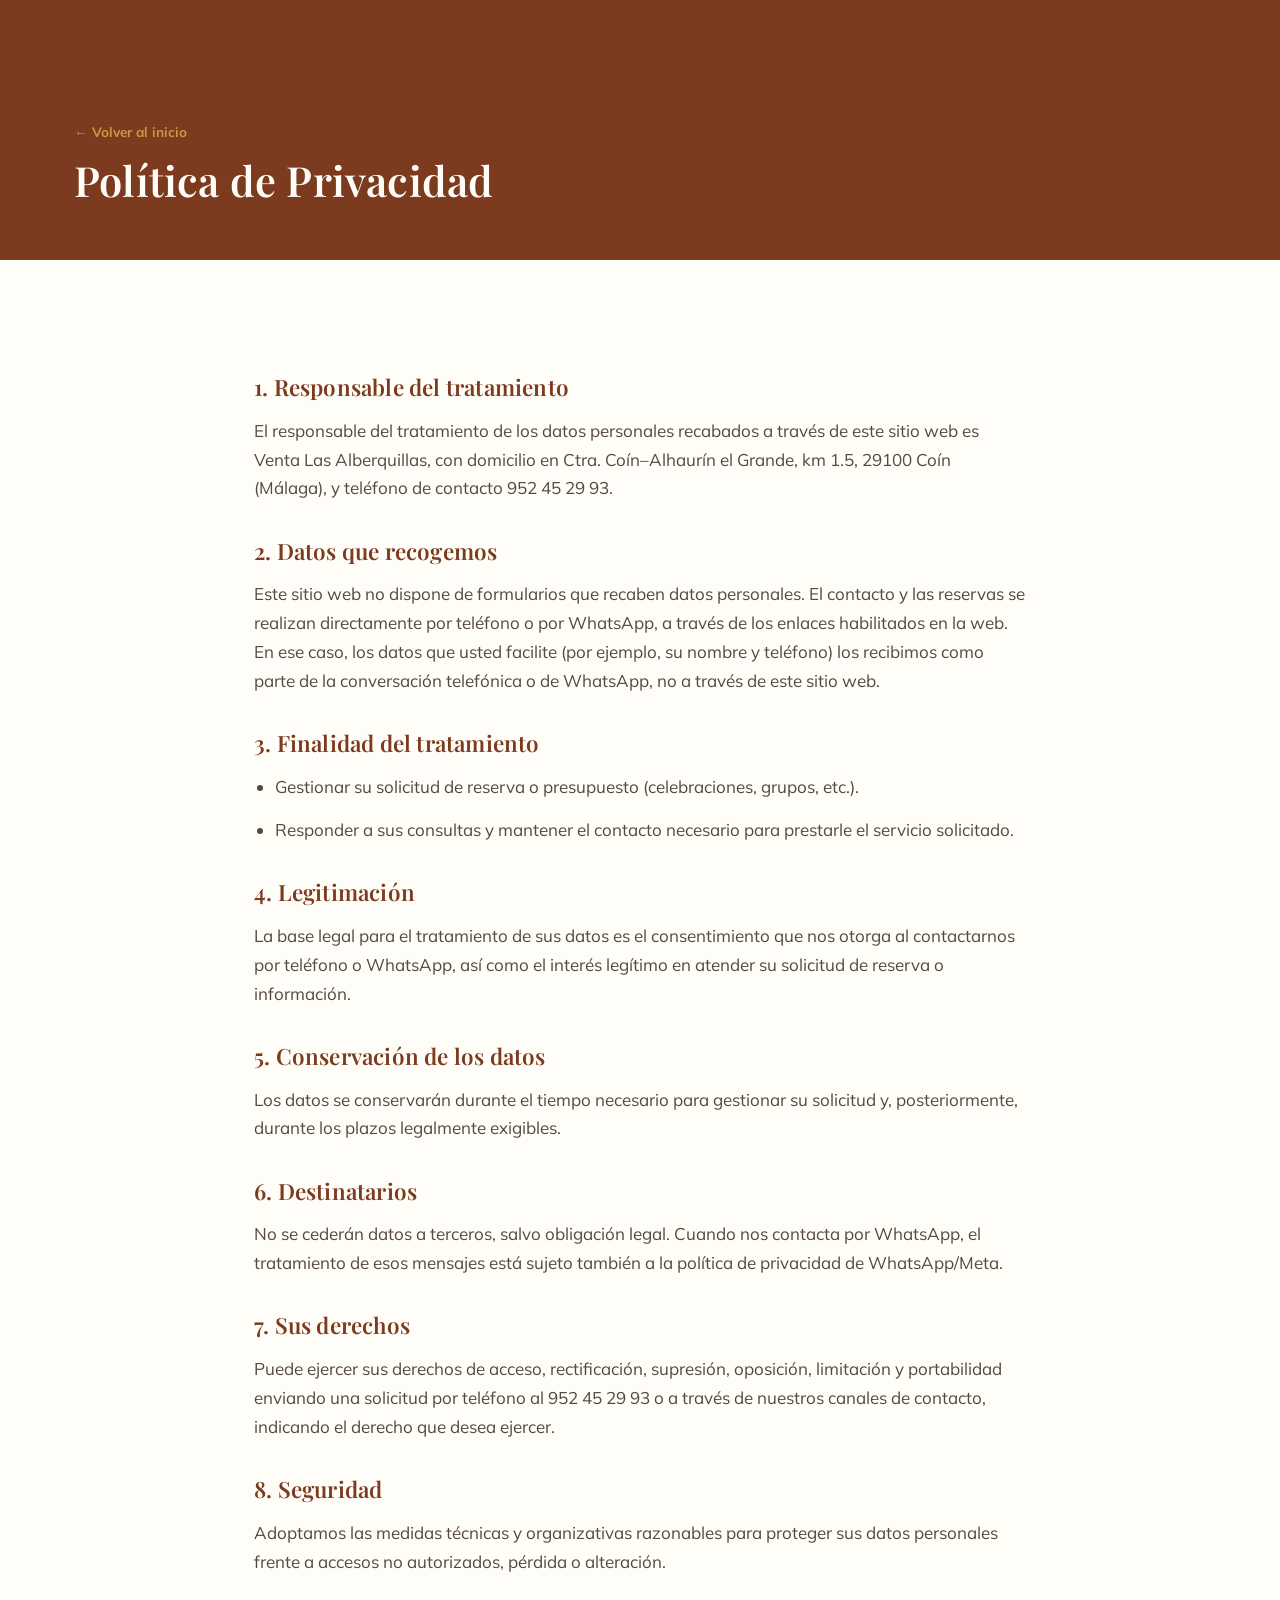
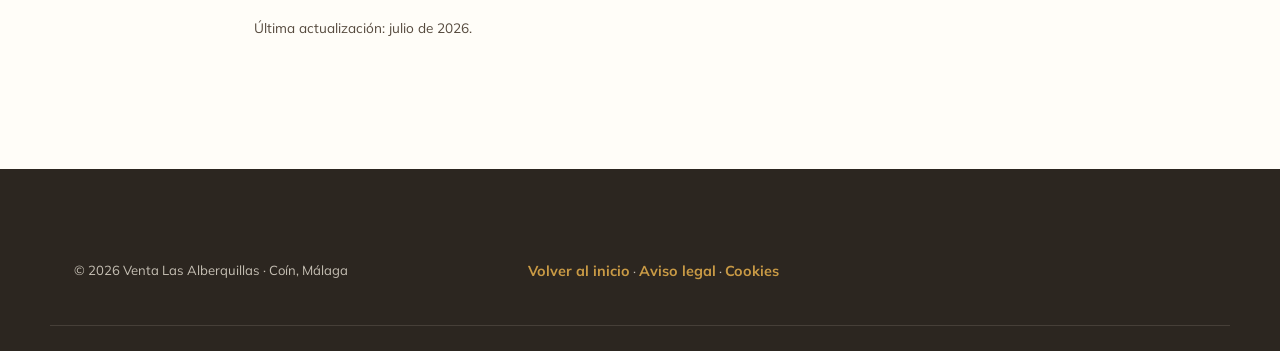
==== commit fe190f06: "Quitar el formulario de contacto Se elimina el formulario (Nombre/Teléfono/Mensaje) de "Reservas y c" ====
--- a/legal/privacidad.html
+++ b/legal/privacidad.html
@@ -24,7 +24,7 @@
     <p>El responsable del tratamiento de los datos personales recabados a través de este sitio web es Venta Las Alberquillas, con domicilio en Ctra. Coín–Alhaurín el Grande, km 1.5, 29100 Coín (Málaga), y teléfono de contacto 952 45 29 93.</p>
 
     <h2>2. Datos que recogemos</h2>
-    <p>A través del formulario de contacto y reservas recabamos los siguientes datos: nombre, teléfono y el contenido del mensaje que nos facilite. No se recaban datos de categorías especiales ni se toman decisiones automatizadas con ellos.</p>
+    <p>Este sitio web no dispone de formularios que recaben datos personales. El contacto y las reservas se realizan directamente por teléfono o por WhatsApp, a través de los enlaces habilitados en la web. En ese caso, los datos que usted facilite (por ejemplo, su nombre y teléfono) los recibimos como parte de la conversación telefónica o de WhatsApp, no a través de este sitio web.</p>
 
     <h2>3. Finalidad del tratamiento</h2>
     <ul>
@@ -33,13 +33,13 @@
     </ul>
 
     <h2>4. Legitimación</h2>
-    <p>La base legal para el tratamiento de sus datos es el consentimiento que nos otorga al rellenar y enviar el formulario, así como el interés legítimo en atender su solicitud de reserva o información.</p>
+    <p>La base legal para el tratamiento de sus datos es el consentimiento que nos otorga al contactarnos por teléfono o WhatsApp, así como el interés legítimo en atender su solicitud de reserva o información.</p>
 
     <h2>5. Conservación de los datos</h2>
     <p>Los datos se conservarán durante el tiempo necesario para gestionar su solicitud y, posteriormente, durante los plazos legalmente exigibles.</p>
 
     <h2>6. Destinatarios</h2>
-    <p>No se cederán datos a terceros, salvo obligación legal. Cuando el formulario se envía por WhatsApp, el tratamiento de esos mensajes está sujeto también a la política de privacidad de WhatsApp/Meta.</p>
+    <p>No se cederán datos a terceros, salvo obligación legal. Cuando nos contacta por WhatsApp, el tratamiento de esos mensajes está sujeto también a la política de privacidad de WhatsApp/Meta.</p>
 
     <h2>7. Sus derechos</h2>
     <p>Puede ejercer sus derechos de acceso, rectificación, supresión, oposición, limitación y portabilidad enviando una solicitud por teléfono al 952 45 29 93 o a través de nuestros canales de contacto, indicando el derecho que desea ejercer.</p>
--- a/css/style.css
+++ b/css/style.css
@@ -816,8 +816,11 @@
 }
 .contacto .contenedor {
   display: grid;
-  grid-template-columns: 1fr 1fr;
-  gap: clamp(2.5rem, 6vw, 5rem);
+  grid-template-columns: 1fr;
+}
+.contacto__info {
+  max-width: 640px;
+  margin: 0 auto;
 }
 .contacto__telefono {
   display: flex;
@@ -1009,7 +1012,7 @@
    ========================================================= */
 @media (max-width: 1024px) {
   .celebraciones__grid { grid-template-columns: repeat(2, 1fr); }
-  .celebraciones__grid .marco-foto:first-child { grid-column: span 2; grid-row: span 1; aspect-ratio: 16/9 !important; height: auto; }
+  .celebraciones__grid .marco-foto:first-child { grid-column: span 2; grid-row: span 1; aspect-ratio: 16/9; }
   .galeria__grid { grid-template-columns: repeat(3, 1fr); grid-auto-rows: 170px; }
   .galeria__item--grande { grid-column: span 2; grid-row: span 2; }
 }
@@ -1055,8 +1058,9 @@
   .carta__foto-categoria { width: 68px; height: 68px; }
   .plato { flex-direction: column; gap: 0.2rem; }
 
-  .celebraciones__grid { grid-template-columns: 1fr 1fr; grid-auto-rows: 140px; }
-  .celebraciones__grid .marco-foto:first-child { grid-column: span 2; height: 200px; }
+  .celebraciones__grid { grid-template-columns: 1fr 1fr; gap: 0.9rem; }
+  .celebraciones__grid .marco-foto:first-child { grid-column: span 2; aspect-ratio: 16/9; }
+  .celebraciones__grid .marco-foto:not(:first-child) { aspect-ratio: 4/3; }
   .celebraciones__fondo-texto { font-size: 22vw; }
 
   .galeria__grid { grid-template-columns: repeat(2, 1fr); grid-auto-rows: 150px; }
